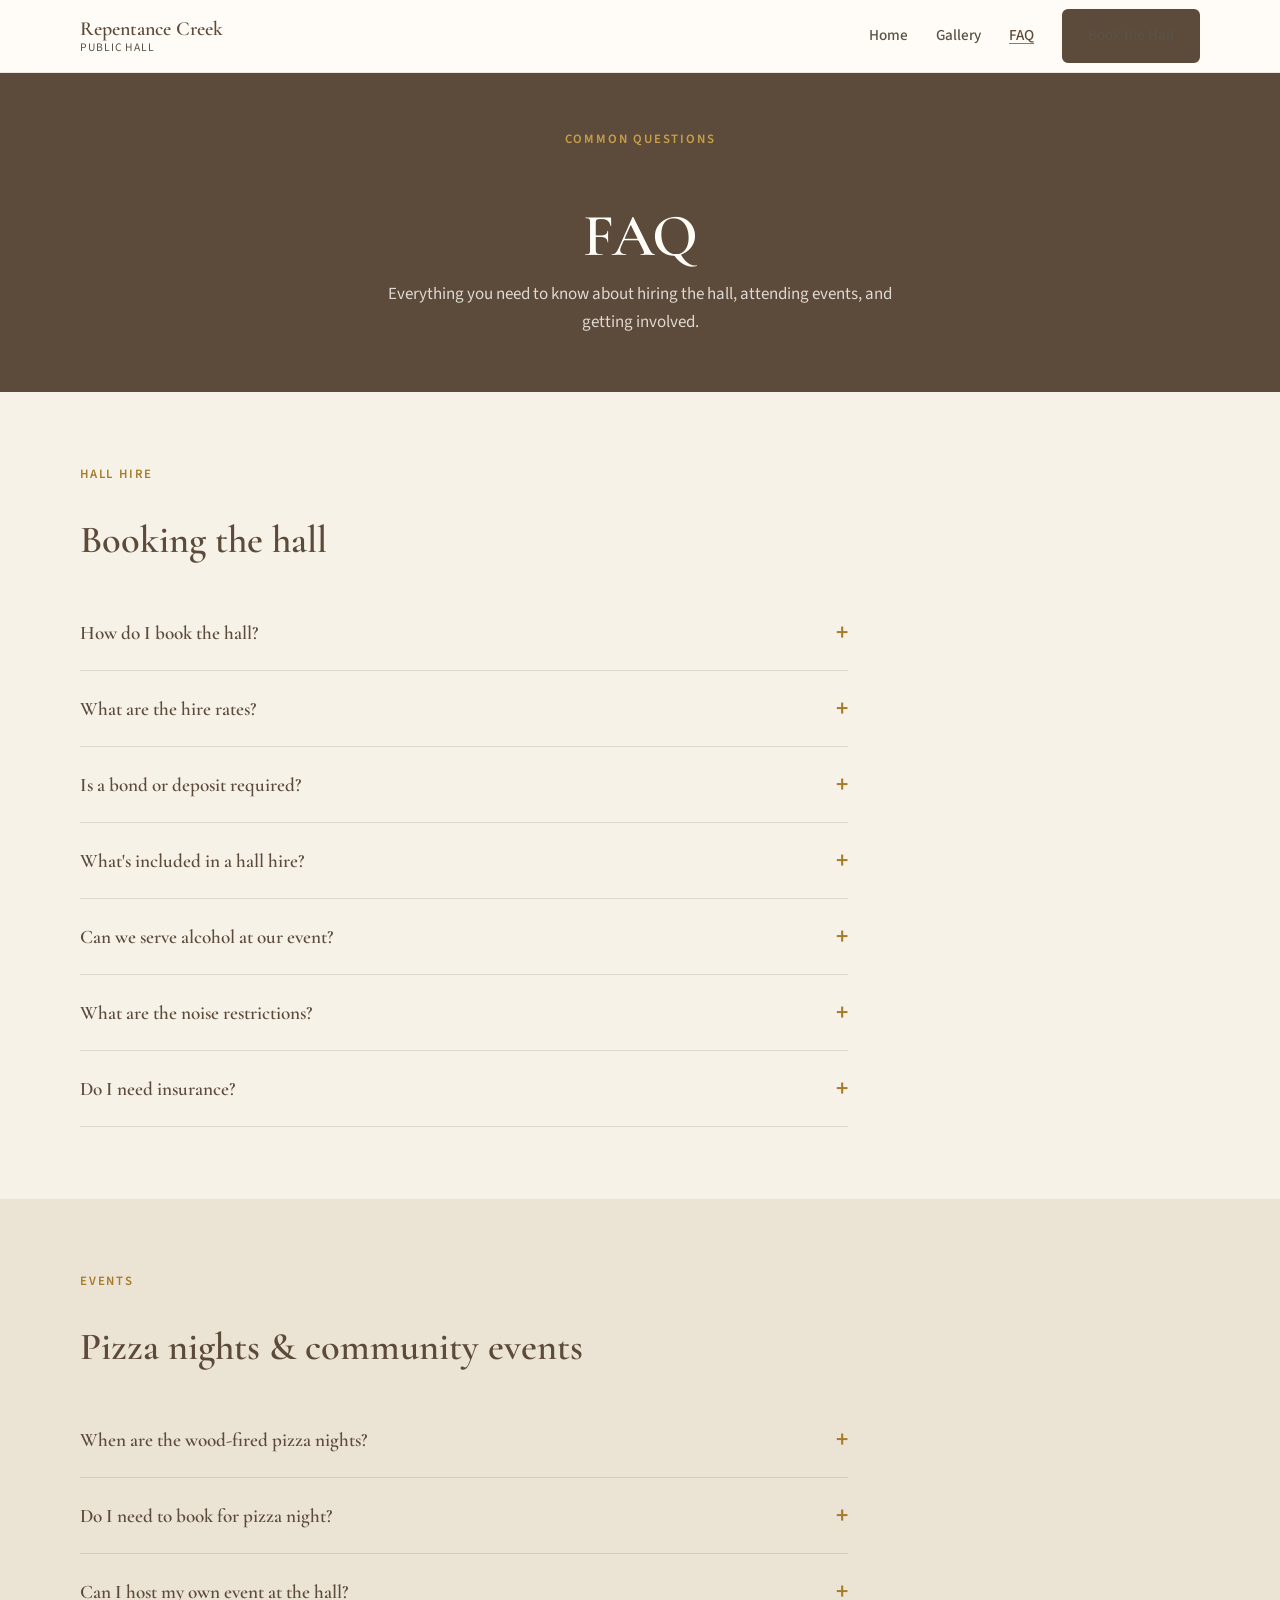
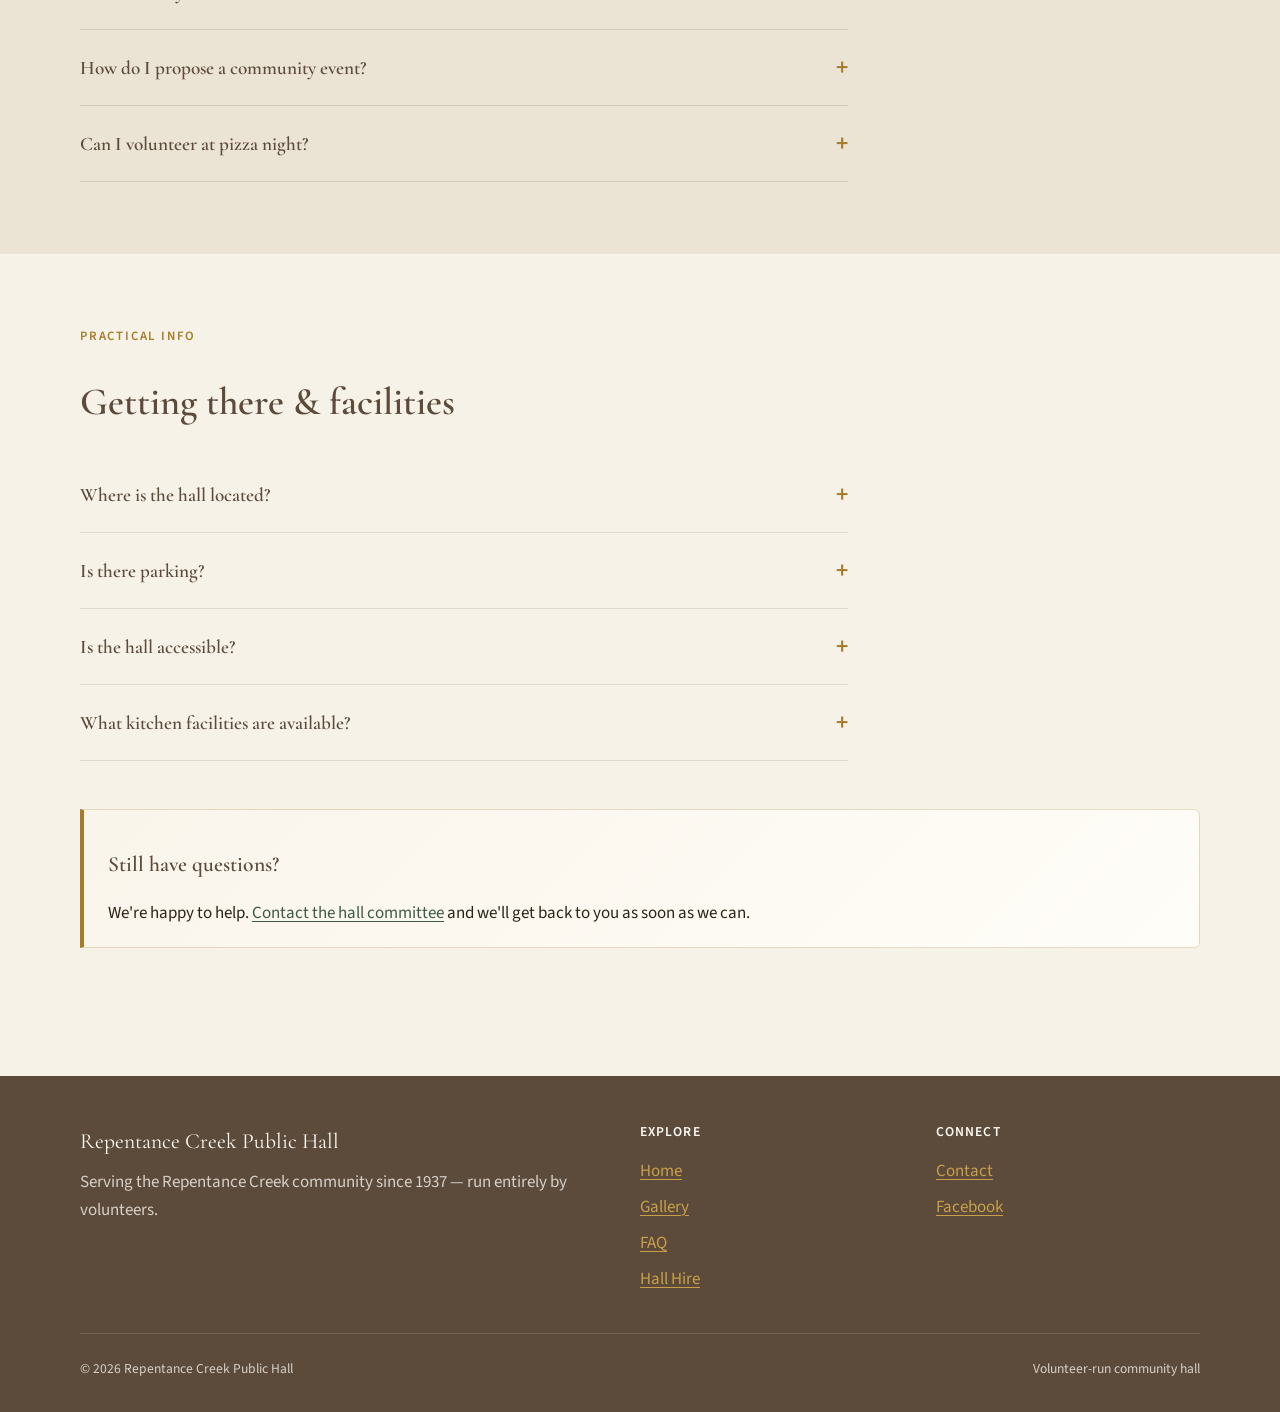
==== faq.html @ 60cfeb45 "Initial commit: Repentance Creek Public Hall website. Static site with gallery, FAQ, pizza night inf" ====
<!DOCTYPE html>
<html lang="en-AU">
<head>
  <meta charset="UTF-8">
  <meta name="viewport" content="width=device-width, initial-scale=1.0">
  <meta name="description" content="Frequently asked questions about hiring Repentance Creek Public Hall and attending community events.">
  <title>FAQ — Repentance Creek Public Hall</title>
  <link rel="preconnect" href="https://fonts.googleapis.com">
  <link rel="preconnect" href="https://fonts.gstatic.com" crossorigin>
  <link href="https://fonts.googleapis.com/css2?family=Cormorant+Garamond:wght@500;600;700&family=Source+Sans+3:wght@400;500;600&display=swap" rel="stylesheet">
  <link rel="stylesheet" href="css/styles.css">
</head>
<body>

  <header class="site-header">
    <div class="container site-header__inner">
      <a href="index.html" class="logo">
        <span class="logo__name">Repentance Creek</span>
        <span class="logo__sub">Public Hall</span>
      </a>
      <button class="nav-toggle" aria-expanded="false" aria-controls="main-nav">Menu</button>
      <nav class="nav" id="main-nav" aria-label="Main">
        <a href="index.html">Home</a>
        <a href="gallery.html">Gallery</a>
        <a href="faq.html" aria-current="page">FAQ</a>
        <a href="index.html#contact" class="btn btn--dark">Book the Hall</a>
      </nav>
    </div>
  </header>

  <main>
    <section class="page-hero">
      <div class="container">
        <p class="eyebrow" style="color: var(--gold-light);">Common questions</p>
        <h1>FAQ</h1>
        <p>Everything you need to know about hiring the hall, attending events, and getting involved.</p>
      </div>
    </section>

    <section class="section">
      <div class="container">
        <p class="eyebrow">Hall hire</p>
        <h2 style="margin-bottom: 2rem;">Booking the hall</h2>

        <div class="faq-list">
          <div class="faq-item">
            <button class="faq-question" type="button" aria-expanded="false">
              How do I book the hall?
            </button>
            <div class="faq-answer">
              <div class="faq-answer__inner">
                Contact the hall committee by email or phone (details on our <a href="index.html#contact">contact page</a>). 
                We'll check availability, confirm the rate, and send you booking confirmation with terms.
              </div>
            </div>
          </div>

          <div class="faq-item">
            <button class="faq-question" type="button" aria-expanded="false">
              What are the hire rates?
            </button>
            <div class="faq-answer">
              <div class="faq-answer__inner">
                Base rates are listed on our <a href="index.html#hire">hall hire page</a>. 
                <span class="placeholder" style="display: inline; padding: 0.1rem 0.4rem;">[Rates to be confirmed — e.g. half day $XXX, full day $XXX]</span>. 
                Community and non-profit groups may be eligible for reduced rates — ask when enquiring.
              </div>
            </div>
          </div>

          <div class="faq-item">
            <button class="faq-question" type="button" aria-expanded="false">
              Is a bond or deposit required?
            </button>
            <div class="faq-answer">
              <div class="faq-answer__inner">
                <span class="placeholder">[PLACEHOLDER: Bond amount, when it's due, and refund conditions — e.g. refundable bond of $XXX, returned within 7 days if hall left clean and undamaged]</span>
              </div>
            </div>
          </div>

          <div class="faq-item">
            <button class="faq-question" type="button" aria-expanded="false">
              What's included in a hall hire?
            </button>
            <div class="faq-answer">
              <div class="faq-answer__inner">
                Hire typically includes use of the main hall with stage, full kitchen, outdoor servery, fully fenced grassed area, wood-fired pizza oven, tables and chairs, and toilet facilities. Capacity is up to 200 people. You'll need to leave the hall clean and tidy. Full inclusions are confirmed at booking.
              </div>
            </div>
          </div>

          <div class="faq-item">
            <button class="faq-question" type="button" aria-expanded="false">
              Can we serve alcohol at our event?
            </button>
            <div class="faq-answer">
              <div class="faq-answer__inner">
                <span class="placeholder">[PLACEHOLDER: Alcohol policy — e.g. BYO permitted with responsible service, or liquor licence requirements for sales]</span>
              </div>
            </div>
          </div>

          <div class="faq-item">
            <button class="faq-question" type="button" aria-expanded="false">
              What are the noise restrictions?
            </button>
            <div class="faq-answer">
              <div class="faq-answer__inner">
                <span class="placeholder">[PLACEHOLDER: Music cut-off time, neighbour considerations, amplified sound rules]</span>
              </div>
            </div>
          </div>

          <div class="faq-item">
            <button class="faq-question" type="button" aria-expanded="false">
              Do I need insurance?
            </button>
            <div class="faq-answer">
              <div class="faq-answer__inner">
                <span class="placeholder">[PLACEHOLDER: Public liability requirements for hirers, certificate of currency if needed]</span>
              </div>
            </div>
          </div>
        </div>
      </div>
    </section>

    <section class="section section--alt">
      <div class="container">
        <p class="eyebrow">Events</p>
        <h2 style="margin-bottom: 2rem;">Pizza nights &amp; community events</h2>

        <div class="faq-list">
          <div class="faq-item">
            <button class="faq-question" type="button" aria-expanded="false">
              When are the wood-fired pizza nights?
            </button>
            <div class="faq-answer">
              <div class="faq-answer__inner">
                Pizza nights run on <strong>monthly Saturday evenings from 4pm until sold out</strong> — a relaxed community evening that's been going since 2012. 
                Dates and the full menu are announced on our <a href="https://www.facebook.com/repentancecreekhall" target="_blank" rel="noopener noreferrer">Facebook page</a>. 
                Check our <a href="index.html#events">upcoming events</a> for the next date.
              </div>
            </div>
          </div>

          <div class="faq-item">
            <button class="faq-question" type="button" aria-expanded="false">
              Do I need to book for pizza night?
            </button>
            <div class="faq-answer">
              <div class="faq-answer__inner">
                No booking needed — just turn up. Pizzas are served for a suggested donation (around $22 for favourites like Greek Chicken or Capricciosa). Beer and wine are available at the event, or you can BYO. Indoor seating is available when weather turns wet. Please leave dogs at home.
              </div>
            </div>
          </div>

          <div class="faq-item">
            <button class="faq-question" type="button" aria-expanded="false">
              Can I host my own event at the hall?
            </button>
            <div class="faq-answer">
              <div class="faq-answer__inner">
                Yes — the hall is available for private functions, workshops, meetings, and celebrations. 
                See <a href="index.html#hire">hall hire</a> for rates and <a href="index.html#contact">contact us</a> to check availability.
              </div>
            </div>
          </div>

          <div class="faq-item">
            <button class="faq-question" type="button" aria-expanded="false">
              How do I propose a community event?
            </button>
            <div class="faq-answer">
              <div class="faq-answer__inner">
                Get in touch with the volunteer committee. We're open to ideas that bring the community together — 
                from markets and workshops to fundraisers and social gatherings.
              </div>
            </div>
          </div>

          <div class="faq-item">
            <button class="faq-question" type="button" aria-expanded="false">
              Can I volunteer at pizza night?
            </button>
            <div class="faq-answer">
              <div class="faq-answer__inner">
                Yes — and we'd love the help. Pizza night is all about people, and it takes a team to create the food and community spirit. 
                <a href="index.html#contact">Contact us</a> or message us on <a href="https://www.facebook.com/repentancecreekhall" target="_blank" rel="noopener noreferrer">Facebook</a> if you'd like to volunteer.
              </div>
            </div>
          </div>
        </div>
      </div>
    </section>

    <section class="section">
      <div class="container">
        <p class="eyebrow">Practical info</p>
        <h2 style="margin-bottom: 2rem;">Getting there &amp; facilities</h2>

        <div class="faq-list">
          <div class="faq-item">
            <button class="faq-question" type="button" aria-expanded="false">
              Where is the hall located?
            </button>
            <div class="faq-answer">
              <div class="faq-answer__inner">
                Repentance Creek Public Hall is at 475 Repentance Creek Road, Repentance Creek NSW 2480 — in the Northern Rivers hinterland near Mullumbimby and the Byron Bay region. Bus routes S300 and S374 stop nearby.
              </div>
            </div>
          </div>

          <div class="faq-item">
            <button class="faq-question" type="button" aria-expanded="false">
              Is there parking?
            </button>
            <div class="faq-answer">
              <div class="faq-answer__inner">
                Yes, on-site parking is available. 
                <span class="placeholder">[PLACEHOLDER: Approximate number of spaces, overflow parking if applicable]</span>
              </div>
            </div>
          </div>

          <div class="faq-item">
            <button class="faq-question" type="button" aria-expanded="false">
              Is the hall accessible?
            </button>
            <div class="faq-answer">
              <div class="faq-answer__inner">
                A ramp and steps lead to the main entrance. If you have specific accessibility needs for an event or booking, please <a href="index.html#contact">contact us</a> in advance and we'll do our best to help.
              </div>
            </div>
          </div>

          <div class="faq-item">
            <button class="faq-question" type="button" aria-expanded="false">
              What kitchen facilities are available?
            </button>
            <div class="faq-answer">
              <div class="faq-answer__inner">
                <span class="placeholder">[PLACEHOLDER: Oven, stovetop, fridge, servery — list what's actually on site]</span>
              </div>
            </div>
          </div>
        </div>

        <div class="info-box info-box--highlight" style="margin-top: 3rem;">
          <h3>Still have questions?</h3>
          <p style="margin-bottom: 0;">We're happy to help. <a href="index.html#contact">Contact the hall committee</a> and we'll get back to you as soon as we can.</p>
        </div>
      </div>
    </section>
  </main>

  <footer class="site-footer">
    <div class="container">
      <div class="site-footer__grid">
        <div>
          <p class="footer-brand">Repentance Creek Public Hall</p>
          <p>Serving the Repentance Creek community since 1937 — run entirely by volunteers.</p>
        </div>
        <div>
          <h4>Explore</h4>
          <ul>
            <li><a href="index.html">Home</a></li>
            <li><a href="gallery.html">Gallery</a></li>
            <li><a href="faq.html">FAQ</a></li>
            <li><a href="index.html#hire">Hall Hire</a></li>
          </ul>
        </div>
        <div>
          <h4>Connect</h4>
          <ul>
            <li><a href="index.html#contact">Contact</a></li>
            <li><a href="https://www.facebook.com/repentancecreekhall" target="_blank" rel="noopener noreferrer">Facebook</a></li>
          </ul>
        </div>
      </div>
      <div class="site-footer__bottom">
        <span>&copy; <span id="year"></span> Repentance Creek Public Hall</span>
        <span>Volunteer-run community hall</span>
      </div>
    </div>
  </footer>

  <script>
    document.getElementById('year').textContent = new Date().getFullYear();
  </script>
  <script src="js/main.js"></script>
</body>
</html>
---- css/styles.css ----
/* Repentance Creek Public Hall — warm heritage palette */

:root {
  --cream: #f7f2e8;
  --cream-dark: #ebe3d4;
  --timber: #5c4a3a;
  --timber-light: #7a6552;
  --gold: #a67c2a;
  --gold-light: #c9a04a;
  --forest: #3d5a47;
  --forest-light: #4d7260;
  --ink: #2c2416;
  --ink-muted: #5a5248;
  --white: #fffdf8;
  --shadow: rgba(44, 36, 22, 0.12);
  --radius: 6px;
  --font-display: "Cormorant Garamond", Georgia, "Times New Roman", serif;
  --font-body: "Source Sans 3", system-ui, sans-serif;
  --max-width: 1120px;
  --header-height: 72px;
}

*,
*::before,
*::after {
  box-sizing: border-box;
}

html {
  scroll-behavior: smooth;
}

body {
  margin: 0;
  font-family: var(--font-body);
  font-size: 1.0625rem;
  line-height: 1.65;
  color: var(--ink);
  background: var(--cream);
  -webkit-font-smoothing: antialiased;
}

img {
  max-width: 100%;
  height: auto;
  display: block;
}

a {
  color: var(--forest);
  text-decoration-thickness: 1px;
  text-underline-offset: 3px;
  transition: color 0.2s;
}

a:hover {
  color: var(--gold);
}

/* Typography */

h1, h2, h3, h4 {
  font-family: var(--font-display);
  font-weight: 600;
  line-height: 1.2;
  color: var(--timber);
}

h1 {
  font-size: clamp(2.5rem, 5vw, 3.75rem);
  letter-spacing: -0.02em;
}

h2 {
  font-size: clamp(1.75rem, 3vw, 2.5rem);
  margin-bottom: 0.75rem;
}

h3 {
  font-size: 1.35rem;
}

p {
  margin: 0 0 1rem;
}

.lead {
  font-size: 1.2rem;
  color: var(--ink-muted);
  max-width: 42rem;
}

.eyebrow {
  font-family: var(--font-body);
  font-size: 0.8rem;
  font-weight: 600;
  letter-spacing: 0.14em;
  text-transform: uppercase;
  color: var(--gold);
  margin-bottom: 0.5rem;
}

/* Layout */

.container {
  width: min(100% - 2rem, var(--max-width));
  margin-inline: auto;
}

.section {
  padding: 4.5rem 0;
}

.section--alt {
  background: var(--cream-dark);
}

.section-header {
  margin-bottom: 2.5rem;
  max-width: 36rem;
}

/* Header */

.site-header {
  position: sticky;
  top: 0;
  z-index: 100;
  background: rgba(255, 253, 248, 0.92);
  backdrop-filter: blur(10px);
  border-bottom: 1px solid rgba(92, 74, 58, 0.12);
}

.site-header__inner {
  display: flex;
  align-items: center;
  justify-content: space-between;
  height: var(--header-height);
  gap: 1.5rem;
}

.logo {
  display: flex;
  flex-direction: column;
  text-decoration: none;
  color: var(--timber);
  line-height: 1.15;
}

.logo__name {
  font-family: var(--font-display);
  font-size: 1.25rem;
  font-weight: 600;
}

.logo__sub {
  font-size: 0.72rem;
  letter-spacing: 0.08em;
  text-transform: uppercase;
  color: var(--ink-muted);
}

.nav {
  display: flex;
  align-items: center;
  gap: 1.75rem;
}

.nav a {
  text-decoration: none;
  font-size: 0.95rem;
  font-weight: 500;
  color: var(--ink-muted);
}

.nav a:hover,
.nav a[aria-current="page"] {
  color: var(--timber);
}

.nav a[aria-current="page"] {
  text-decoration: underline;
  text-decoration-color: var(--gold);
}

.nav-toggle {
  display: none;
  background: none;
  border: 1px solid var(--timber-light);
  border-radius: var(--radius);
  padding: 0.5rem 0.75rem;
  font-family: var(--font-body);
  font-size: 0.85rem;
  color: var(--timber);
  cursor: pointer;
}

/* Hero */

.hero {
  position: relative;
  min-height: 72vh;
  display: flex;
  align-items: flex-end;
  padding: 6rem 0 4rem;
  overflow: hidden;
}

.hero__bg {
  position: absolute;
  inset: 0;
  background:
    linear-gradient(to top, rgba(44, 36, 22, 0.75) 0%, rgba(44, 36, 22, 0.25) 50%, rgba(44, 36, 22, 0.1) 100%),
    url("../images/pizza-hero-lawn.jpg") center / cover no-repeat;
  filter: sepia(0.12);
}

.hero__content {
  position: relative;
  z-index: 1;
  color: var(--white);
}

.hero h1 {
  color: var(--white);
  margin-bottom: 0.75rem;
}

.hero .lead {
  color: rgba(255, 253, 248, 0.9);
  margin-bottom: 2rem;
}

.hero__actions {
  display: flex;
  flex-wrap: wrap;
  gap: 1rem;
}

/* Buttons */

.btn {
  display: inline-flex;
  align-items: center;
  justify-content: center;
  padding: 0.75rem 1.5rem;
  font-family: var(--font-body);
  font-size: 0.95rem;
  font-weight: 600;
  text-decoration: none;
  border-radius: var(--radius);
  border: 2px solid transparent;
  cursor: pointer;
  transition: background 0.2s, color 0.2s, border-color 0.2s;
}

.btn--primary {
  background: var(--gold);
  color: var(--white);
  border-color: var(--gold);
}

.btn--primary:hover {
  background: var(--gold-light);
  border-color: var(--gold-light);
  color: var(--white);
}

.btn--outline {
  background: transparent;
  color: var(--white);
  border-color: rgba(255, 253, 248, 0.6);
}

.btn--outline:hover {
  background: rgba(255, 253, 248, 0.12);
  color: var(--white);
}

.btn--dark {
  background: var(--timber);
  color: var(--white);
  border-color: var(--timber);
}

.btn--dark:hover {
  background: var(--timber-light);
  border-color: var(--timber-light);
  color: var(--white);
}

/* Cards & grids */

.grid-2 {
  display: grid;
  grid-template-columns: repeat(2, 1fr);
  gap: 2rem;
  align-items: start;
}

.grid-3 {
  display: grid;
  grid-template-columns: repeat(3, 1fr);
  gap: 1.5rem;
}

.card {
  background: var(--white);
  border-radius: var(--radius);
  border: 1px solid rgba(92, 74, 58, 0.1);
  box-shadow: 0 4px 20px var(--shadow);
  overflow: hidden;
}

.card__body {
  padding: 1.5rem;
}

.card__image {
  aspect-ratio: 4 / 3;
  background: var(--cream-dark);
  object-fit: cover;
  width: 100%;
}

.card__meta {
  font-size: 0.85rem;
  color: var(--gold);
  font-weight: 600;
  margin-bottom: 0.35rem;
}

/* Feature strip */

.feature-strip {
  display: grid;
  grid-template-columns: repeat(4, 1fr);
  gap: 1rem;
  margin-top: -3rem;
  position: relative;
  z-index: 2;
}

.feature-strip .card__body {
  text-align: center;
  padding: 1.25rem 1rem;
}

.feature-strip h3 {
  font-size: 1.1rem;
  margin: 0 0 0.35rem;
}

.feature-strip p {
  font-size: 0.9rem;
  color: var(--ink-muted);
  margin: 0;
}

.feature-icon {
  font-size: 1.5rem;
  margin-bottom: 0.5rem;
}

/* Info box */

.info-box {
  background: var(--white);
  border-left: 4px solid var(--gold);
  padding: 1.25rem 1.5rem;
  border-radius: 0 var(--radius) var(--radius) 0;
  margin: 1.5rem 0;
}

.info-box--highlight {
  background: linear-gradient(135deg, #faf5eb 0%, var(--white) 100%);
  border: 1px solid rgba(166, 124, 42, 0.25);
  border-left: 4px solid var(--gold);
}

.placeholder {
  background: repeating-linear-gradient(
    -45deg,
    var(--cream-dark),
    var(--cream-dark) 8px,
    var(--cream) 8px,
    var(--cream) 16px
  );
  border: 2px dashed rgba(92, 74, 58, 0.25);
  border-radius: var(--radius);
  padding: 1rem 1.25rem;
  color: var(--ink-muted);
  font-size: 0.9rem;
  font-style: italic;
}

/* Events */

.event-card {
  display: flex;
  gap: 1.25rem;
  align-items: flex-start;
}

.event-date {
  flex-shrink: 0;
  width: 4.5rem;
  text-align: center;
  background: var(--timber);
  color: var(--white);
  border-radius: var(--radius);
  padding: 0.75rem 0.5rem;
}

.event-date__day {
  font-family: var(--font-display);
  font-size: 1.75rem;
  font-weight: 700;
  line-height: 1;
}

.event-date__month {
  font-size: 0.75rem;
  text-transform: uppercase;
  letter-spacing: 0.06em;
  opacity: 0.85;
}

.event-card h3 {
  margin: 0 0 0.35rem;
}

.event-card p {
  margin: 0;
  font-size: 0.95rem;
  color: var(--ink-muted);
}

/* Hire section */

.rate-table {
  width: 100%;
  border-collapse: collapse;
  margin: 1rem 0;
}

.rate-table th,
.rate-table td {
  text-align: left;
  padding: 0.75rem 1rem;
  border-bottom: 1px solid rgba(92, 74, 58, 0.12);
}

.rate-table th {
  font-weight: 600;
  color: var(--timber);
  background: var(--cream-dark);
}

.rate-table td:last-child {
  font-weight: 600;
  color: var(--forest);
}

/* Contact */

.contact-grid {
  display: grid;
  grid-template-columns: 1fr 1fr;
  gap: 2rem;
}

.contact-list {
  list-style: none;
  padding: 0;
  margin: 0;
}

.contact-list li {
  padding: 0.75rem 0;
  border-bottom: 1px solid rgba(92, 74, 58, 0.1);
  display: flex;
  gap: 0.75rem;
}

.contact-list strong {
  min-width: 6rem;
  color: var(--timber);
}

.map-placeholder {
  aspect-ratio: 16 / 10;
  background:
    linear-gradient(rgba(61, 90, 71, 0.08), rgba(61, 90, 71, 0.08)),
    var(--cream-dark);
  border-radius: var(--radius);
  display: flex;
  align-items: center;
  justify-content: center;
  color: var(--ink-muted);
  font-style: italic;
  border: 1px solid rgba(92, 74, 58, 0.15);
}

.map-embed {
  aspect-ratio: 16 / 10;
  width: 100%;
  border: 0;
  border-radius: var(--radius);
  box-shadow: 0 4px 20px var(--shadow);
}

.page-hero--gallery {
  position: relative;
  overflow: hidden;
}

.page-hero--gallery::before {
  content: "";
  position: absolute;
  inset: 0;
  background:
    linear-gradient(rgba(92, 74, 58, 0.88), rgba(92, 74, 58, 0.92)),
    url("../images/pizza-oven-twilight.jpg") center / cover no-repeat;
  filter: sepia(0.15);
}

.page-hero--gallery .container {
  position: relative;
  z-index: 1;
}

/* Gallery */

.gallery-grid {
  display: grid;
  grid-template-columns: repeat(auto-fill, minmax(260px, 1fr));
  gap: 1rem;
}

.gallery-item {
  position: relative;
  aspect-ratio: 4 / 3;
  border-radius: var(--radius);
  overflow: hidden;
  cursor: pointer;
  border: none;
  padding: 0;
  background: var(--cream-dark);
}

.gallery-item img {
  width: 100%;
  height: 100%;
  object-fit: cover;
  transition: transform 0.35s ease;
  filter: sepia(0.08);
}

.gallery-item:hover img {
  transform: scale(1.04);
}

.gallery-item__caption {
  position: absolute;
  inset: auto 0 0 0;
  padding: 2rem 1rem 0.85rem;
  background: linear-gradient(transparent, rgba(44, 36, 22, 0.75));
  color: var(--white);
  font-size: 0.85rem;
  text-align: left;
  opacity: 0;
  transition: opacity 0.25s;
}

.gallery-item:hover .gallery-item__caption {
  opacity: 1;
}

/* Lightbox */

.lightbox {
  position: fixed;
  inset: 0;
  z-index: 200;
  background: rgba(44, 36, 22, 0.92);
  display: flex;
  align-items: center;
  justify-content: center;
  padding: 2rem;
  opacity: 0;
  visibility: hidden;
  transition: opacity 0.3s, visibility 0.3s;
}

.lightbox.is-open {
  opacity: 1;
  visibility: visible;
}

.lightbox img {
  max-height: 85vh;
  max-width: 90vw;
  border-radius: var(--radius);
  box-shadow: 0 20px 60px rgba(0, 0, 0, 0.4);
}

.lightbox__close {
  position: absolute;
  top: 1.5rem;
  right: 1.5rem;
  background: none;
  border: none;
  color: var(--white);
  font-size: 2rem;
  cursor: pointer;
  line-height: 1;
  opacity: 0.8;
}

.lightbox__close:hover {
  opacity: 1;
}

/* FAQ */

.faq-list {
  max-width: 48rem;
}

.faq-item {
  border-bottom: 1px solid rgba(92, 74, 58, 0.15);
}

.faq-question {
  width: 100%;
  display: flex;
  justify-content: space-between;
  align-items: center;
  gap: 1rem;
  padding: 1.25rem 0;
  background: none;
  border: none;
  font-family: var(--font-display);
  font-size: 1.2rem;
  font-weight: 600;
  color: var(--timber);
  text-align: left;
  cursor: pointer;
}

.faq-question::after {
  content: "+";
  font-family: var(--font-body);
  font-size: 1.5rem;
  color: var(--gold);
  flex-shrink: 0;
  transition: transform 0.2s;
}

.faq-item.is-open .faq-question::after {
  transform: rotate(45deg);
}

.faq-answer {
  max-height: 0;
  overflow: hidden;
  transition: max-height 0.35s ease;
}

.faq-answer__inner {
  padding: 0 0 1.25rem;
  color: var(--ink-muted);
}

.faq-item.is-open .faq-answer {
  max-height: 20rem;
}

/* Page header (inner pages) */

.page-hero {
  background: var(--timber);
  color: var(--white);
  padding: 3.5rem 0;
  text-align: center;
}

.page-hero h1 {
  color: var(--white);
  margin-bottom: 0.5rem;
}

.page-hero p {
  color: rgba(255, 253, 248, 0.8);
  margin: 0 auto;
  max-width: 32rem;
}

/* Footer */

.site-footer {
  background: var(--timber);
  color: rgba(255, 253, 248, 0.75);
  padding: 3rem 0 2rem;
  margin-top: 2rem;
}

.site-footer a {
  color: var(--gold-light);
}

.site-footer__grid {
  display: grid;
  grid-template-columns: 2fr 1fr 1fr;
  gap: 2rem;
  margin-bottom: 2rem;
}

.site-footer h4 {
  color: var(--white);
  font-family: var(--font-body);
  font-size: 0.85rem;
  letter-spacing: 0.08em;
  text-transform: uppercase;
  margin: 0 0 1rem;
}

.site-footer ul {
  list-style: none;
  padding: 0;
  margin: 0;
}

.site-footer li {
  margin-bottom: 0.5rem;
}

.footer-brand {
  font-family: var(--font-display);
  font-size: 1.35rem;
  color: var(--white);
  margin-bottom: 0.5rem;
}

.site-footer__bottom {
  border-top: 1px solid rgba(255, 253, 248, 0.15);
  padding-top: 1.5rem;
  font-size: 0.85rem;
  display: flex;
  justify-content: space-between;
  flex-wrap: wrap;
  gap: 1rem;
}

/* Decorative divider */

.ornament {
  text-align: center;
  color: var(--gold);
  font-size: 1.25rem;
  letter-spacing: 0.5em;
  margin: 2rem 0;
  opacity: 0.6;
}

/* Responsive */

@media (max-width: 900px) {
  .grid-2,
  .grid-3,
  .contact-grid,
  .site-footer__grid,
  .feature-strip {
    grid-template-columns: 1fr;
  }

  .feature-strip {
    margin-top: 2rem;
  }

  .nav {
    display: none;
    position: absolute;
    top: var(--header-height);
    left: 0;
    right: 0;
    flex-direction: column;
    background: var(--white);
    padding: 1rem 1.5rem 1.5rem;
    border-bottom: 1px solid rgba(92, 74, 58, 0.12);
    gap: 1rem;
  }

  .nav.is-open {
    display: flex;
  }

  .nav-toggle {
    display: block;
  }

  .site-header {
    position: relative;
  }

  .hero {
    min-height: 60vh;
  }
}

@media (max-width: 600px) {
  .section {
    padding: 3rem 0;
  }

  .hero__actions {
    flex-direction: column;
  }

  .btn {
    width: 100%;
  }
}
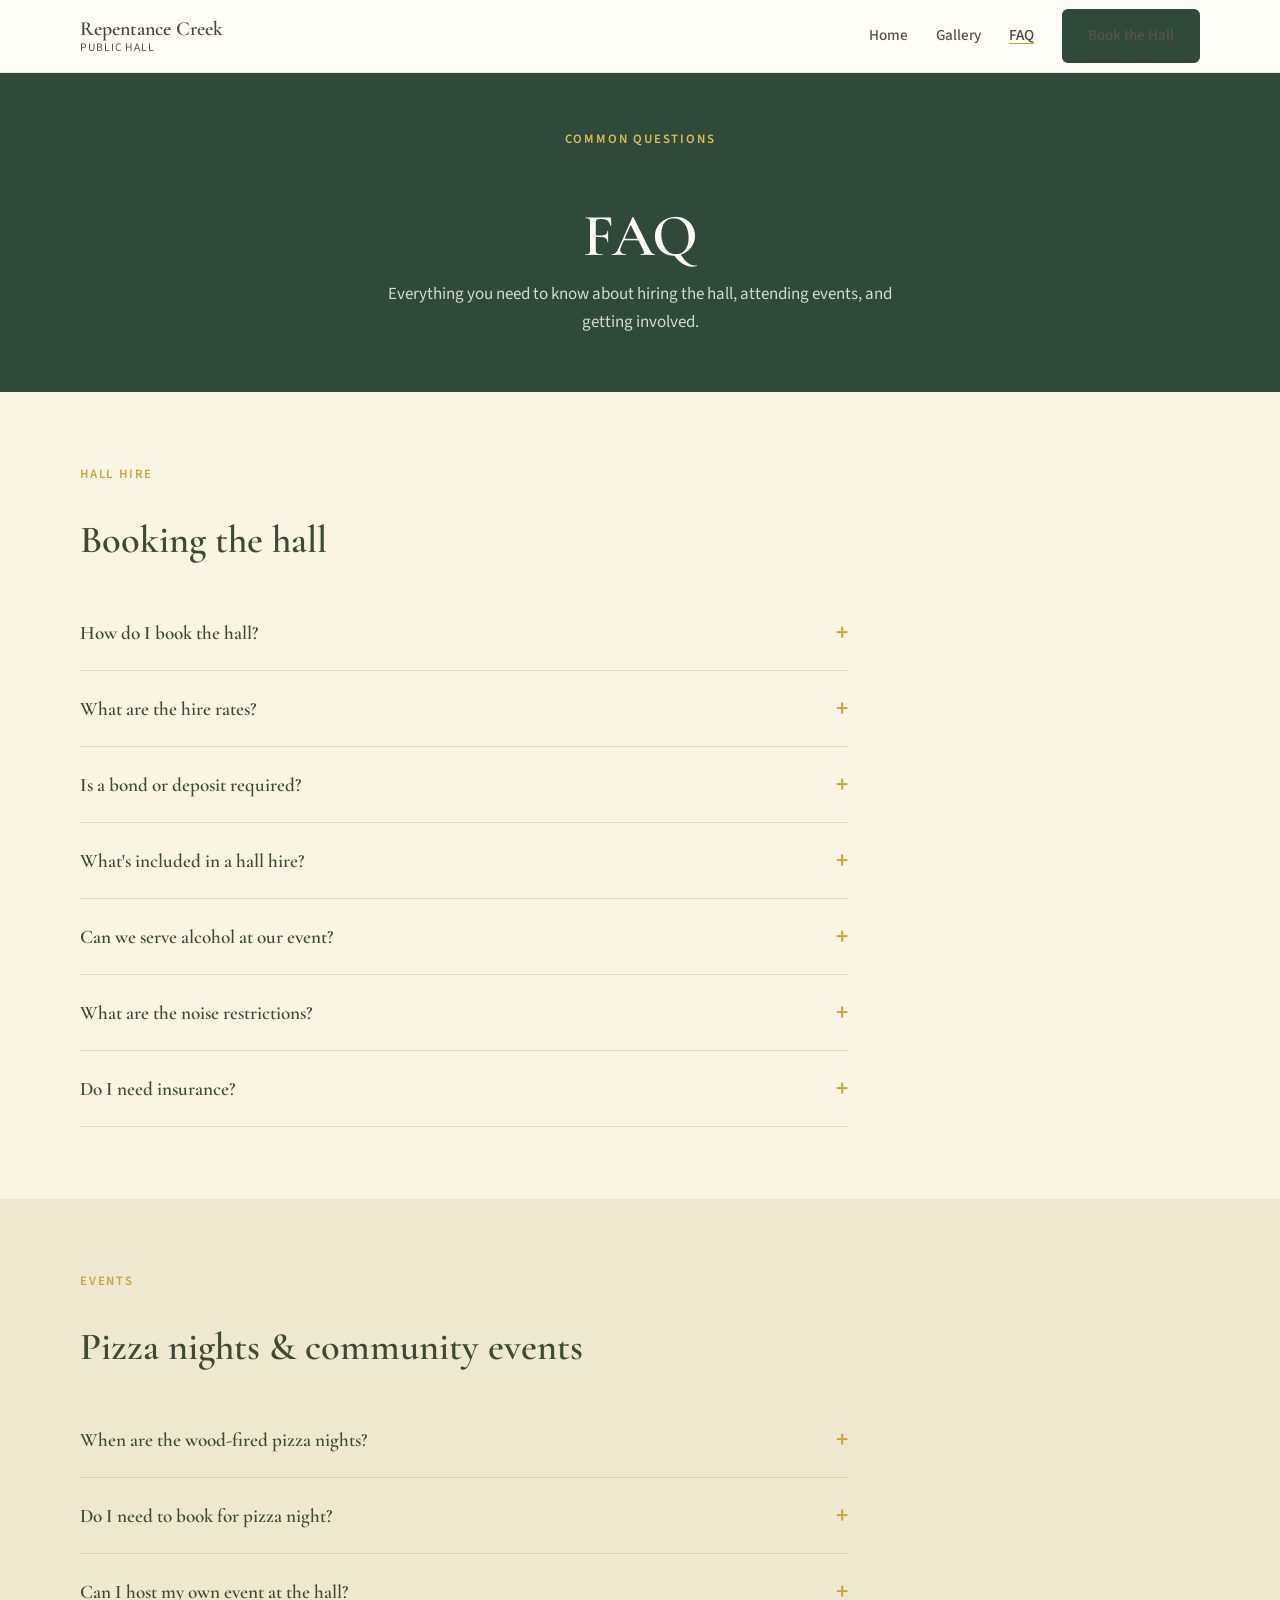
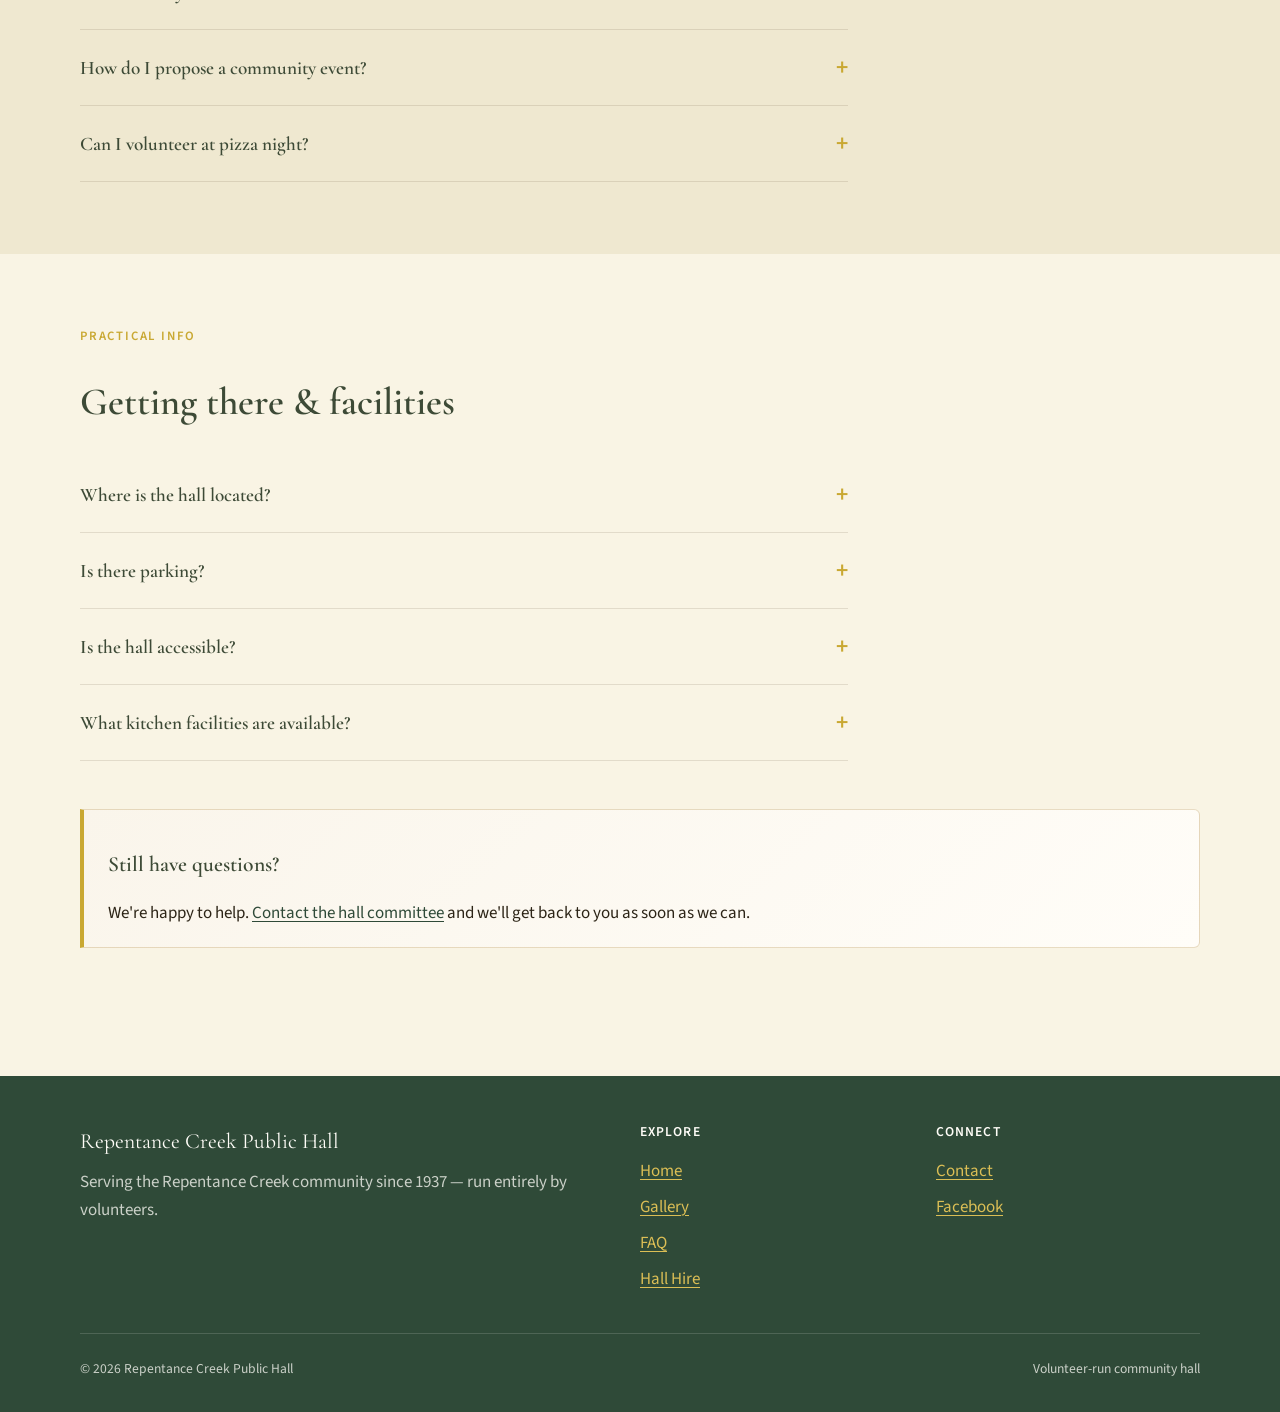
==== commit fc6b367e: "Update hero copy, pizza night schedule, and August date. Refresh byline, set bi-monthly frequency, a" ====
--- a/faq.html
+++ b/faq.html
@@ -138,7 +138,7 @@
             </button>
             <div class="faq-answer">
               <div class="faq-answer__inner">
-                Pizza nights run on <strong>monthly Saturday evenings from 4pm until sold out</strong> — a relaxed community evening that's been going since 2012. 
+                Pizza nights usually run on <strong>Saturday evenings, roughly every two months, from 4pm until sold out</strong> — a relaxed community evening that's been going since 2012. 
                 Dates and the full menu are announced on our <a href="https://www.facebook.com/repentancecreekhall" target="_blank" rel="noopener noreferrer">Facebook page</a>. 
                 Check our <a href="index.html#events">upcoming events</a> for the next date.
               </div>
--- a/css/styles.css
+++ b/css/styles.css
@@ -1,14 +1,16 @@
-/* Repentance Creek Public Hall — warm heritage palette */
+/* Repentance Creek Public Hall — heritage green & yellow palette */
 
 :root {
-  --cream: #f7f2e8;
-  --cream-dark: #ebe3d4;
-  --timber: #5c4a3a;
-  --timber-light: #7a6552;
-  --gold: #a67c2a;
-  --gold-light: #c9a04a;
-  --forest: #3d5a47;
-  --forest-light: #4d7260;
+  --cream: #f9f4e4;
+  --cream-dark: #efe8d0;
+  --timber: #3d4a36;
+  --timber-light: #4a5c42;
+  --gold: #c9a832;
+  --gold-light: #dbbe55;
+  --forest: #2f4a38;
+  --forest-light: #3d5c47;
+  --hall-yellow: #e2c84a;
+  --hall-green: #2f4a38;
   --ink: #2c2416;
   --ink-muted: #5a5248;
   --white: #fffdf8;
@@ -278,14 +280,14 @@
 }
 
 .btn--dark {
-  background: var(--timber);
-  color: var(--white);
-  border-color: var(--timber);
+  background: var(--hall-green);
+  color: var(--white);
+  border-color: var(--hall-green);
 }
 
 .btn--dark:hover {
-  background: var(--timber-light);
-  border-color: var(--timber-light);
+  background: var(--forest-light);
+  border-color: var(--forest-light);
   color: var(--white);
 }
 
@@ -406,7 +408,7 @@
   flex-shrink: 0;
   width: 4.5rem;
   text-align: center;
-  background: var(--timber);
+  background: var(--hall-green);
   color: var(--white);
   border-radius: var(--radius);
   padding: 0.75rem 0.5rem;
@@ -520,9 +522,9 @@
   position: absolute;
   inset: 0;
   background:
-    linear-gradient(rgba(92, 74, 58, 0.88), rgba(92, 74, 58, 0.92)),
-    url("../images/pizza-oven-twilight.jpg") center / cover no-repeat;
-  filter: sepia(0.15);
+    linear-gradient(rgba(47, 74, 56, 0.88), rgba(47, 74, 56, 0.92)),
+    url("../images/hall-exterior-full.jpg") center / cover no-repeat;
+  filter: sepia(0.08);
 }
 
 .page-hero--gallery .container {
@@ -680,7 +682,7 @@
 /* Page header (inner pages) */
 
 .page-hero {
-  background: var(--timber);
+  background: var(--hall-green);
   color: var(--white);
   padding: 3.5rem 0;
   text-align: center;
@@ -700,7 +702,7 @@
 /* Footer */
 
 .site-footer {
-  background: var(--timber);
+  background: var(--hall-green);
   color: rgba(255, 253, 248, 0.75);
   padding: 3rem 0 2rem;
   margin-top: 2rem;
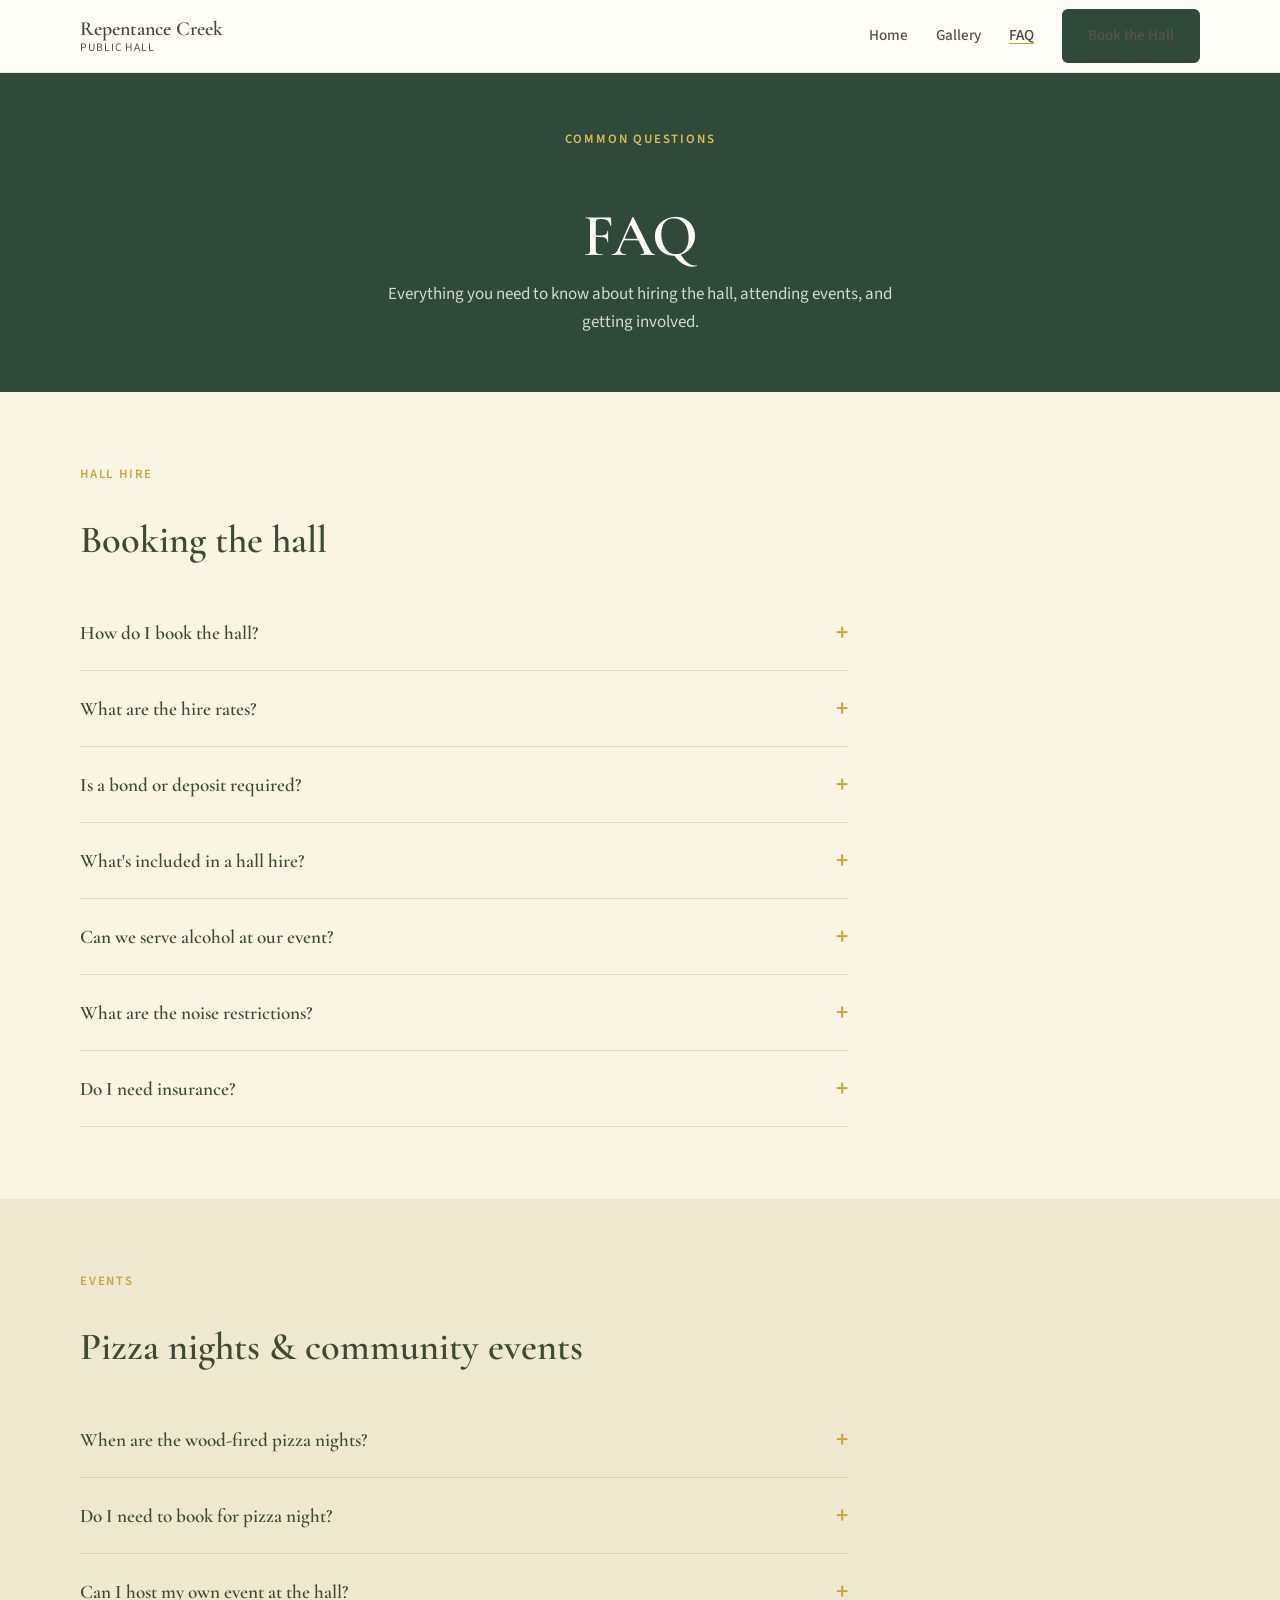
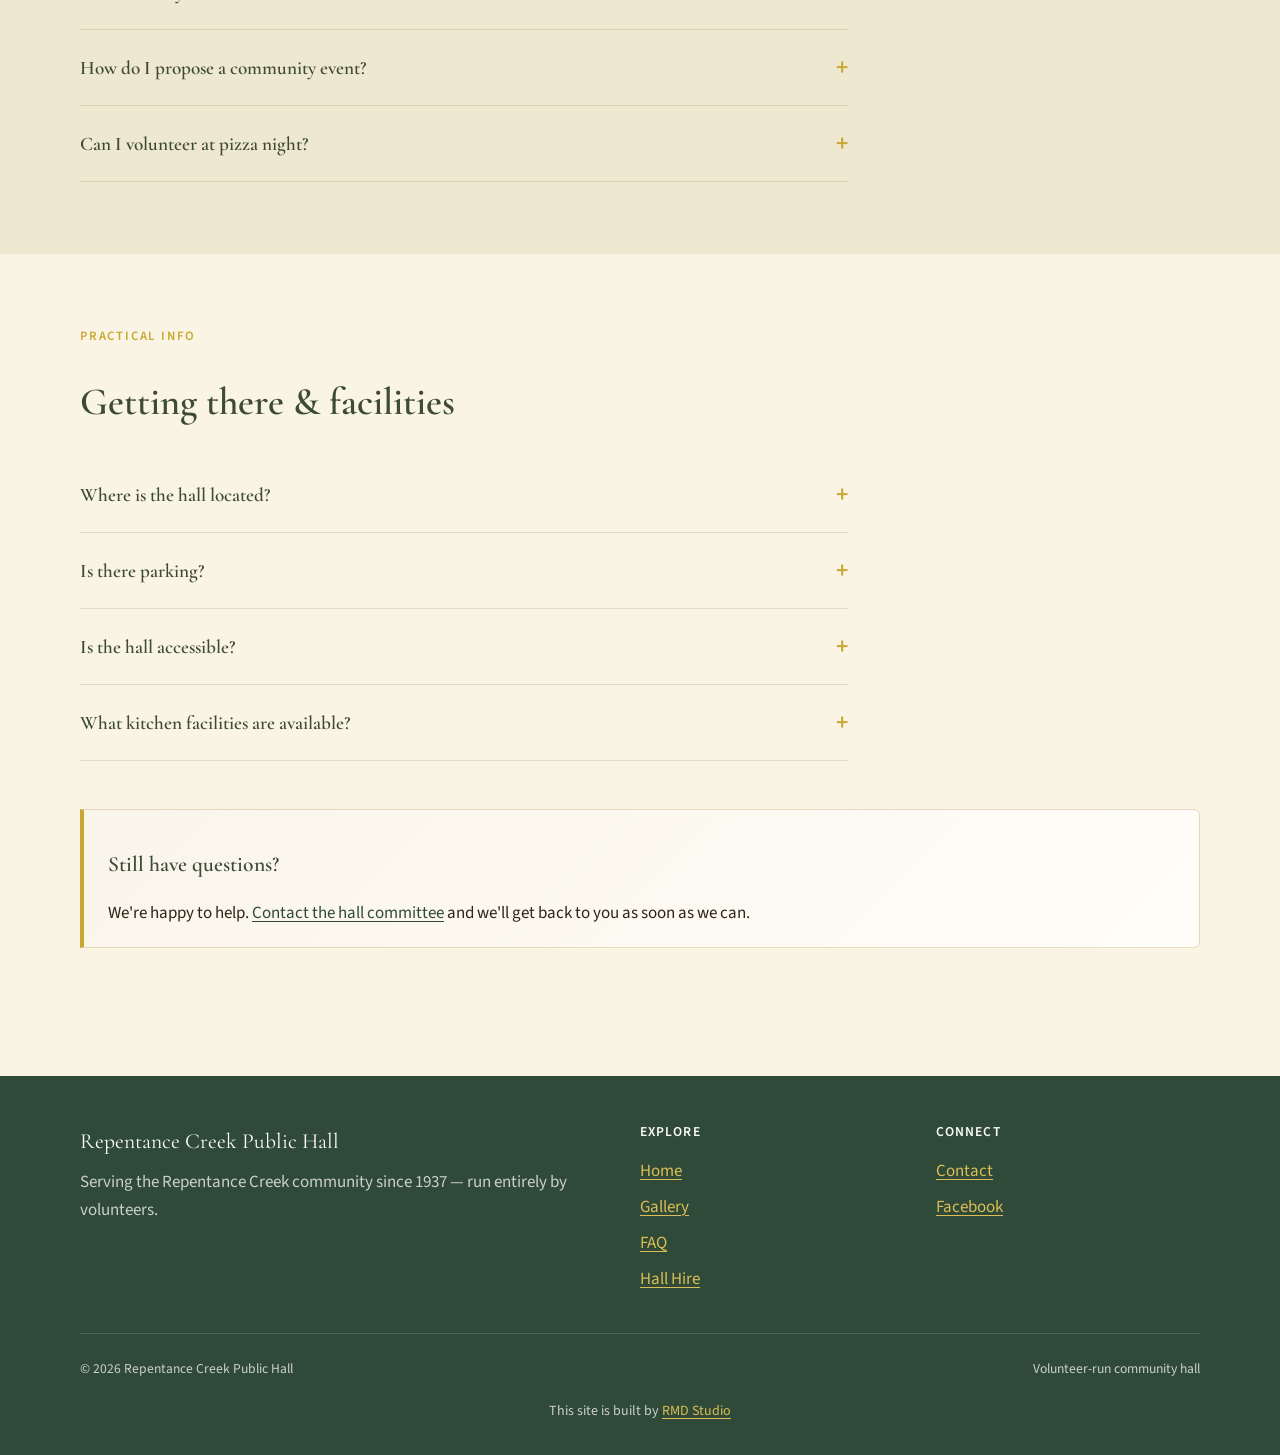
==== commit eae532a3: "Add shared RMD Studio credit to every public page" ====
--- a/faq.html
+++ b/faq.html
@@ -49,8 +49,8 @@
             </button>
             <div class="faq-answer">
               <div class="faq-answer__inner">
-                Contact the hall committee by email or phone (details on our <a href="index.html#contact">contact page</a>). 
-                We'll check availability, confirm the rate, and send you booking confirmation with terms.
+                Contact the volunteer committee by email, phone, or Facebook Messenger (details on our <a href="index.html#contact">contact page</a>). 
+                We'll check availability, discuss pricing, and send you booking confirmation with terms.
               </div>
             </div>
           </div>
@@ -61,9 +61,7 @@
             </button>
             <div class="faq-answer">
               <div class="faq-answer__inner">
-                Base rates are listed on our <a href="index.html#hire">hall hire page</a>. 
-                <span class="placeholder" style="display: inline; padding: 0.1rem 0.4rem;">[Rates to be confirmed — e.g. half day $XXX, full day $XXX]</span>. 
-                Community and non-profit groups may be eligible for reduced rates — ask when enquiring.
+                <a href="index.html#contact">Contact us for details</a>. Rates depend on the type of event and duration — community and non-profit groups may be eligible for reduced rates.
               </div>
             </div>
           </div>
@@ -74,7 +72,7 @@
             </button>
             <div class="faq-answer">
               <div class="faq-answer__inner">
-                <span class="placeholder">[PLACEHOLDER: Bond amount, when it's due, and refund conditions — e.g. refundable bond of $XXX, returned within 7 days if hall left clean and undamaged]</span>
+                A bond or deposit may apply depending on your booking. <a href="index.html#contact">Contact us for details</a> — we'll explain what's required when you enquire.
               </div>
             </div>
           </div>
@@ -163,7 +161,7 @@
             <div class="faq-answer">
               <div class="faq-answer__inner">
                 Yes — the hall is available for private functions, workshops, meetings, and celebrations. 
-                See <a href="index.html#hire">hall hire</a> for rates and <a href="index.html#contact">contact us</a> to check availability.
+                <a href="index.html#contact">Contact us for details</a> on availability and pricing.
               </div>
             </div>
           </div>
@@ -218,8 +216,7 @@
             </button>
             <div class="faq-answer">
               <div class="faq-answer__inner">
-                Yes, on-site parking is available. 
-                <span class="placeholder">[PLACEHOLDER: Approximate number of spaces, overflow parking if applicable]</span>
+                There is a small amount of parking on the hall grounds, as well as parking on the roadside near the hall. For larger events, we can open up parking on the paddock next to the hall with the neighbour's permission.
               </div>
             </div>
           </div>
@@ -241,7 +238,7 @@
             </button>
             <div class="faq-answer">
               <div class="faq-answer__inner">
-                <span class="placeholder">[PLACEHOLDER: Oven, stovetop, fridge, servery — list what's actually on site]</span>
+                There is a commercial kitchen available for events. If you want to use the kitchen for a commercial venture, you will need a food licence, public liability insurance up to $20M, and to notify Lismore City Council's Health Department. <a href="index.html#contact">Contact us for full details</a>.
               </div>
             </div>
           </div>
@@ -283,6 +280,7 @@
         <span>&copy; <span id="year"></span> Repentance Creek Public Hall</span>
         <span>Volunteer-run community hall</span>
       </div>
+      <p style="margin: 20px 0 0; text-align: center; font-size: 0.875rem;">This site is built by <a href="https://www.rocketmandesigns.com/studio/" style="text-decoration: underline; text-underline-offset: 3px;">RMD Studio</a></p>
     </div>
   </footer>
 
